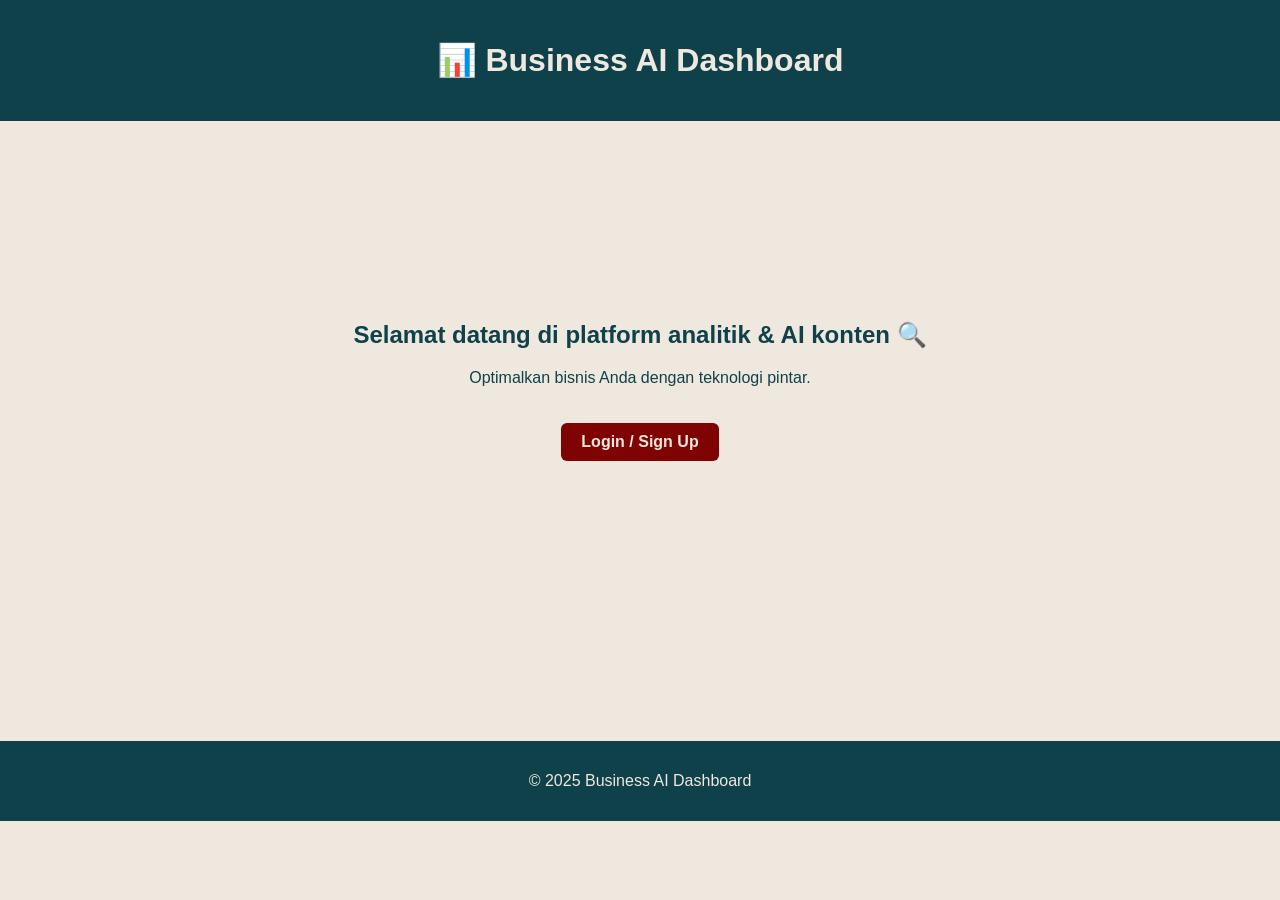
==== index.html @ 1171b61c "This is the initial website design for Garuda, a content analytics and AI platform. The design inclu" ====
<!DOCTYPE html>
<html lang="en">
<head>
  <meta charset="UTF-8" />
  <meta name="viewport" content="width=device-width, initial-scale=1.0"/>
  <title>Welcome</title>
  <link rel="stylesheet" href="styles.css">
</head>
<body>
  <header>
    <h1>📊 Business AI Dashboard</h1>
  </header>

  <main>
    <section class="welcome-section">
      <h2>Selamat datang di platform analitik & AI konten 🔍</h2>
      <p>Optimalkan bisnis Anda dengan teknologi pintar.</p>
      <a href="login.html" class="btn-primary login">Login / Sign Up</a>
    </section>
  </main>

  <footer>
    <p>© 2025 Business AI Dashboard</p>
  </footer>
</body>
</html>
---- styles.css ----
/* Color Palette */
:root {
  --color-tan: #D8BA98;
  --color-maroon: #7F0303;
  --color-alabaster: #EFE8DF;
  --color-light-blue: #96C0CE;
  --color-midnight-blue: #0F414A;
}

body {
  font-family: Arial, sans-serif;
  margin: 0;
  padding: 0;
  background-color: var(--color-alabaster);
  color: var(--color-midnight-blue);
}

header {
  background-color: var(--color-midnight-blue);
  color: var(--color-alabaster);
  padding: 20px;
  text-align: center;
}

nav ul {
  list-style: none;
  padding: 0;
  margin-top: 10px;
  display: flex;
  justify-content: center;
}

nav ul li {
  margin: 0 15px;
}

nav ul li a {
  color: var(--color-alabaster);
  text-decoration: none;
  font-weight: bold;
}

main {
  padding: 20px;
}

.cards-container {
  display: flex;
  flex-wrap: wrap;
  gap: 20px;
  justify-content: center;
}

.card {
  background: var(--color-alabaster);
  border-left: 6px solid var(--color-tan);
  border-radius: 8px;
  box-shadow: 0 4px 10px rgba(0,0,0,0.1);
  padding: 20px;
  width: 250px;
  text-align: center;
  transition: transform 0.2s ease;
}

.card:hover {
  transform: translateY(-5px);
  border-left-color: var(--color-light-blue);
}

.card h3 {
  margin-top: 0;
  color: var(--color-midnight-blue);
}

.card a {
  display: inline-block;
  margin-top: 10px;
  padding: 8px 14px;
  background-color: var(--color-maroon);
  color: var(--color-alabaster);
  border-radius: 5px;
  text-decoration: none;
  font-weight: bold;
}

.card a:hover {
  background-color: var(--color-light-blue);
  color: var(--color-midnight-blue);
}

footer {
  background-color: var(--color-midnight-blue);
  color: var(--color-alabaster);
  text-align: center;
  padding: 15px 0;
  margin-top: 40px;
}

#login-section {
  max-width: 300px;
  margin: 50px auto;
  text-align: center;
  background: var(--color-alabaster);
  padding: 30px;
  border-radius: 8px;
  box-shadow: 0 4px 10px rgba(0,0,0,0.1);
}

#login-form input {
  display: block;
  width: 100%;
  margin-bottom: 15px;
  padding: 10px;
  border-radius: 5px;
  border: 1px solid var(--color-midnight-blue);
}

#login-form button {
  background-color: var(--color-maroon);
  color: var(--color-alabaster);
  border: none;
  padding: 10px;
  font-weight: bold;
  border-radius: 5px;
  cursor: pointer;
}

#login-form button:hover {
  background-color: var(--color-light-blue);
  color: var(--color-midnight-blue);
}

.btn-primary {
  background-color: var(--color-maroon);
  color: var(--color-alabaster);
  text-decoration: none;
  padding: 10px 20px;
  border-radius: 6px;
  font-weight: bold;
}

.btn-primary.login {
  margin-top: 20px;
  display: inline-block;
}

.btn-primary:hover {
  background-color: var(--color-light-blue);
  color: var(--color-midnight-blue);
}

.welcome-section {
  text-align: center;
  margin-top: 20vh;
  height: 40vh;
}
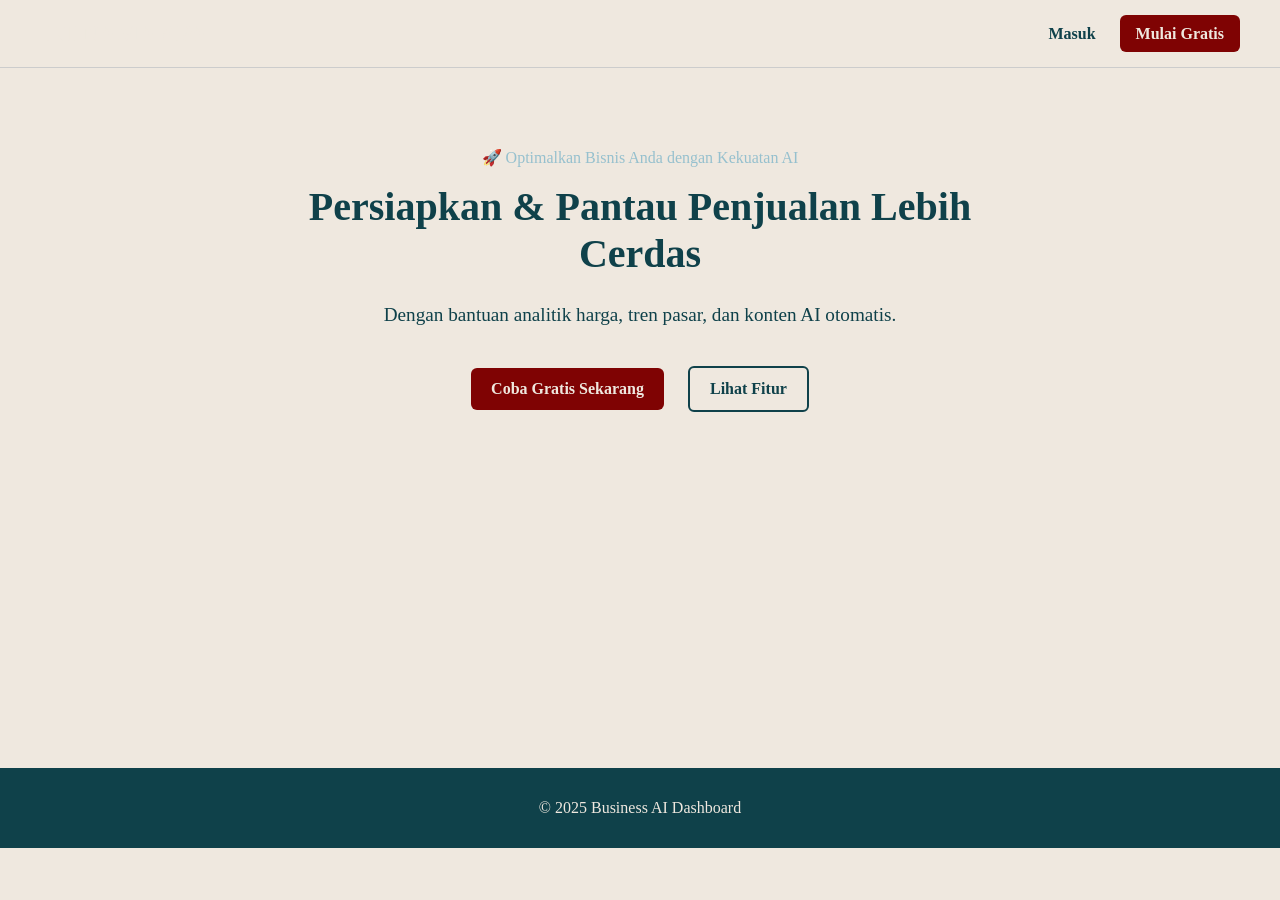
==== commit 8eaff05a: "Ini abis dirapihin lagi web nya trs ditambahin halaman signup baru sama tombol logout di dashboard" ====
--- a/index.html
+++ b/index.html
@@ -3,20 +3,29 @@
 <head>
   <meta charset="UTF-8" />
   <meta name="viewport" content="width=device-width, initial-scale=1.0"/>
-  <title>Welcome</title>
+  <title>Business AI Platform</title>
   <link rel="stylesheet" href="styles.css">
 </head>
 <body>
-  <header>
-    <h1>📊 Business AI Dashboard</h1>
+  <header class="hero-header">
+    <div class="logo">
+      <h2 style="margin: 0;">INI NAMA APA</h2>
+    </div>
+    <div class="auth-links">
+      <a href="login.html" class="btn-link">Masuk</a>
+      <a href="login.html" class="btn-primary">Mulai Gratis</a>
+    </div>
   </header>
 
-  <main>
-    <section class="welcome-section">
-      <h2>Selamat datang di platform analitik & AI konten 🔍</h2>
-      <p>Optimalkan bisnis Anda dengan teknologi pintar.</p>
-      <a href="login.html" class="btn-primary login">Login / Sign Up</a>
-    </section>
+  <main class="hero-main">
+    <p class="tagline">🚀 Optimalkan Bisnis Anda dengan Kekuatan AI</p>
+    <h1 class="headline">Persiapkan & Pantau Penjualan Lebih Cerdas</h1>
+    <p class="subtext">Dengan bantuan analitik harga, tren pasar, dan konten AI otomatis.</p>
+
+    <div class="cta-buttons">
+      <a href="login.html" class="btn-primary">Coba Gratis Sekarang</a>
+      <a href="#features" class="btn-outline">Lihat Fitur</a>
+    </div>
   </main>
 
   <footer>
--- a/styles.css
+++ b/styles.css
@@ -8,7 +8,7 @@
 }
 
 body {
-  font-family: Arial, sans-serif;
+  font-family: nin;
   margin: 0;
   padding: 0;
   background-color: var(--color-alabaster);
@@ -96,7 +96,7 @@
   margin-top: 40px;
 }
 
-#login-section {
+#login-section, #signup-section {
   max-width: 300px;
   margin: 50px auto;
   text-align: center;
@@ -106,7 +106,7 @@
   box-shadow: 0 4px 10px rgba(0,0,0,0.1);
 }
 
-#login-form input {
+#login-form input, #signup-form input {
   display: block;
   width: 100%;
   margin-bottom: 15px;
@@ -115,7 +115,7 @@
   border: 1px solid var(--color-midnight-blue);
 }
 
-#login-form button {
+#login-form button, #signup-form button {
   background-color: var(--color-maroon);
   color: var(--color-alabaster);
   border: none;
@@ -125,7 +125,7 @@
   cursor: pointer;
 }
 
-#login-form button:hover {
+#login-form button:hover, #signup-form button:hover {
   background-color: var(--color-light-blue);
   color: var(--color-midnight-blue);
 }
@@ -155,3 +155,79 @@
   height: 40vh;
 }
 
+.hero-header {
+  background-color: var(--color-alabaster);
+  display: flex;
+  justify-content: space-between;
+  align-items: center;
+  padding: 20px 40px;
+  border-bottom: 1px solid #ccc;
+}
+
+.auth-links a {
+  margin-left: 20px;
+  text-decoration: none;
+  font-weight: bold;
+}
+
+.btn-link {
+  color: var(--color-midnight-blue);
+}
+
+.btn-primary {
+  background-color: var(--color-maroon);
+  color: var(--color-alabaster);
+  padding: 10px 16px;
+  border-radius: 6px;
+}
+
+.btn-primary:hover {
+  background-color: var(--color-light-blue);
+  color: var(--color-midnight-blue);
+}
+
+.hero-main {
+  text-align: center;
+  margin: 80px auto;
+  max-width: 720px;
+  padding: 0 20px;
+  height: 60vh;
+}
+
+.tagline {
+  font-size: 1rem;
+  color: var(--color-light-blue);
+}
+
+.headline {
+  font-size: 2.5rem;
+  color: var(--color-midnight-blue);
+  margin-top: 10px;
+}
+
+.subtext {
+  font-size: 1.2rem;
+  margin: 10px 0 30px;
+}
+
+.cta-buttons a {
+  display: inline-block;
+  margin: 10px;
+  padding: 12px 20px;
+  border-radius: 6px;
+  font-weight: bold;
+  text-decoration: none;
+}
+
+.btn-outline {
+  border: 2px solid var(--color-midnight-blue);
+  color: var(--color-midnight-blue);
+  background-color: transparent;
+}
+
+.btn-outline:hover {
+  background-color: var(--color-light-blue);
+  color: white;
+}
+
+
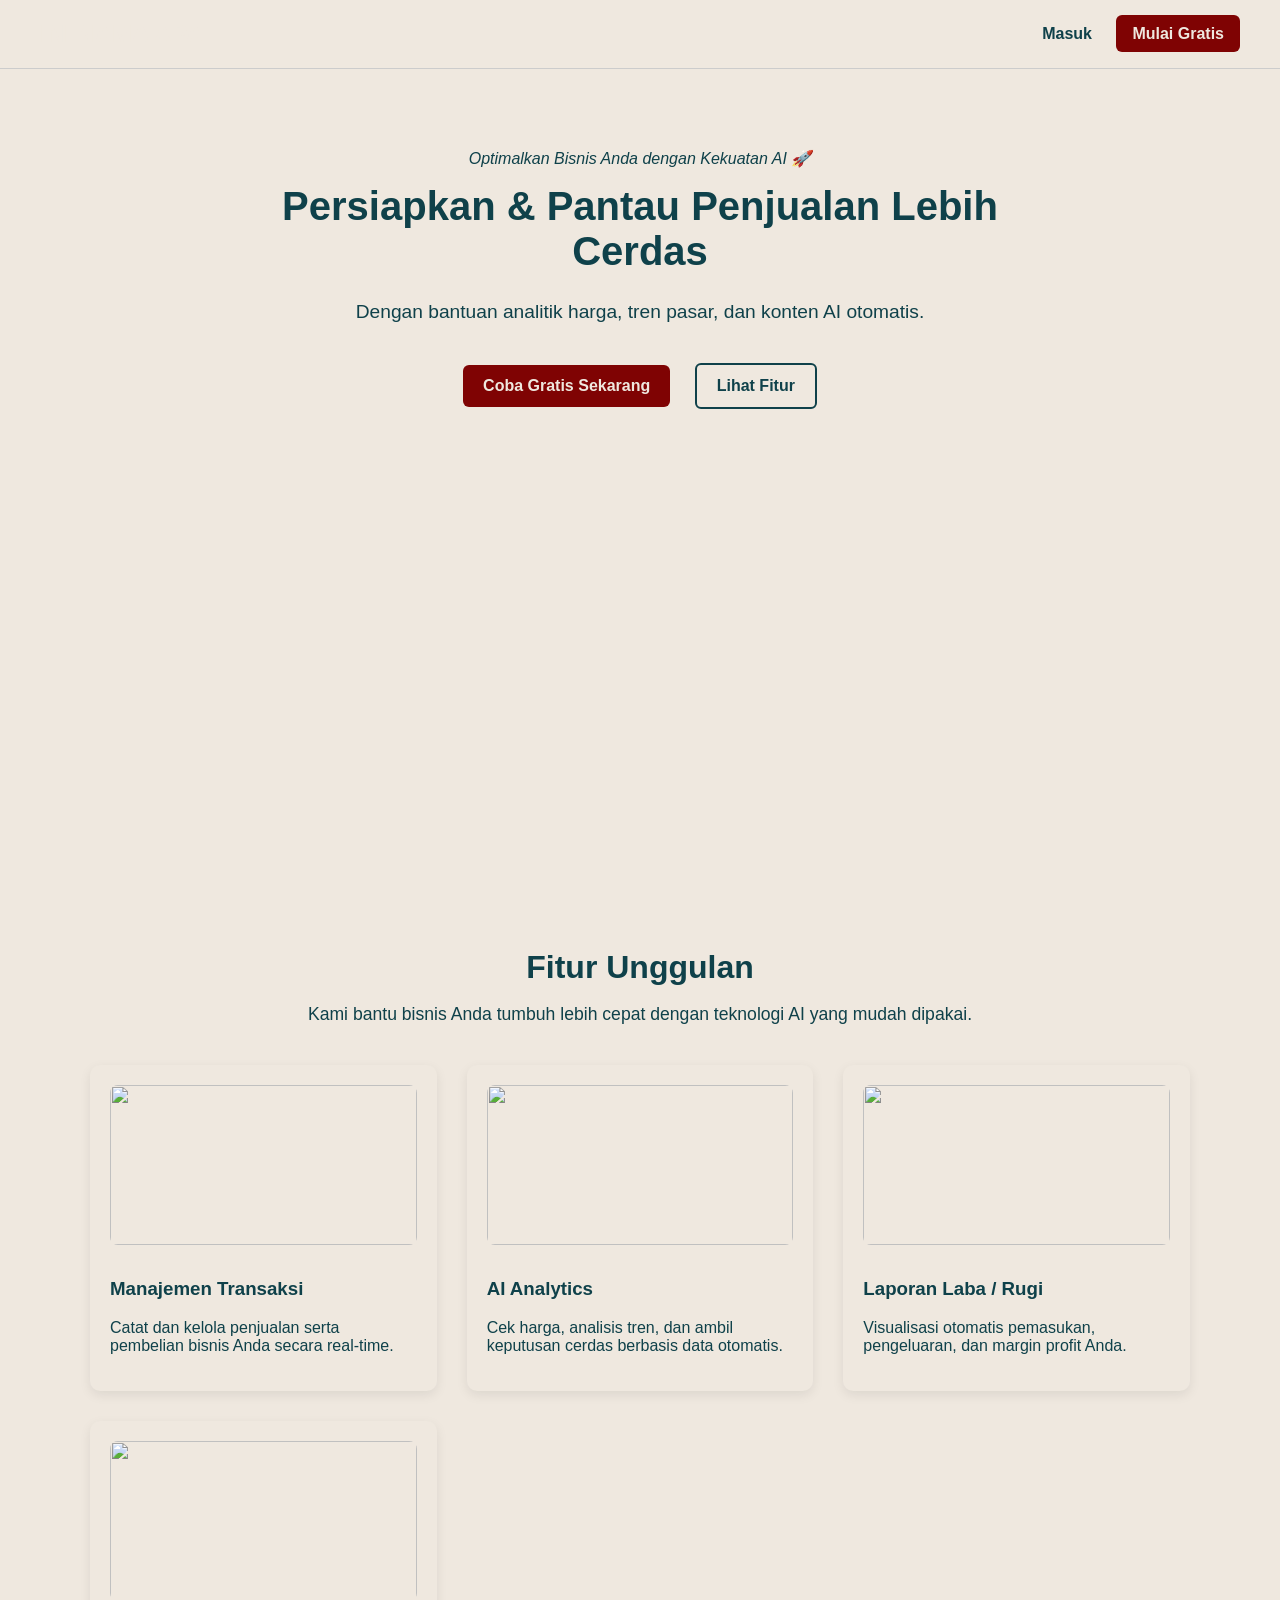
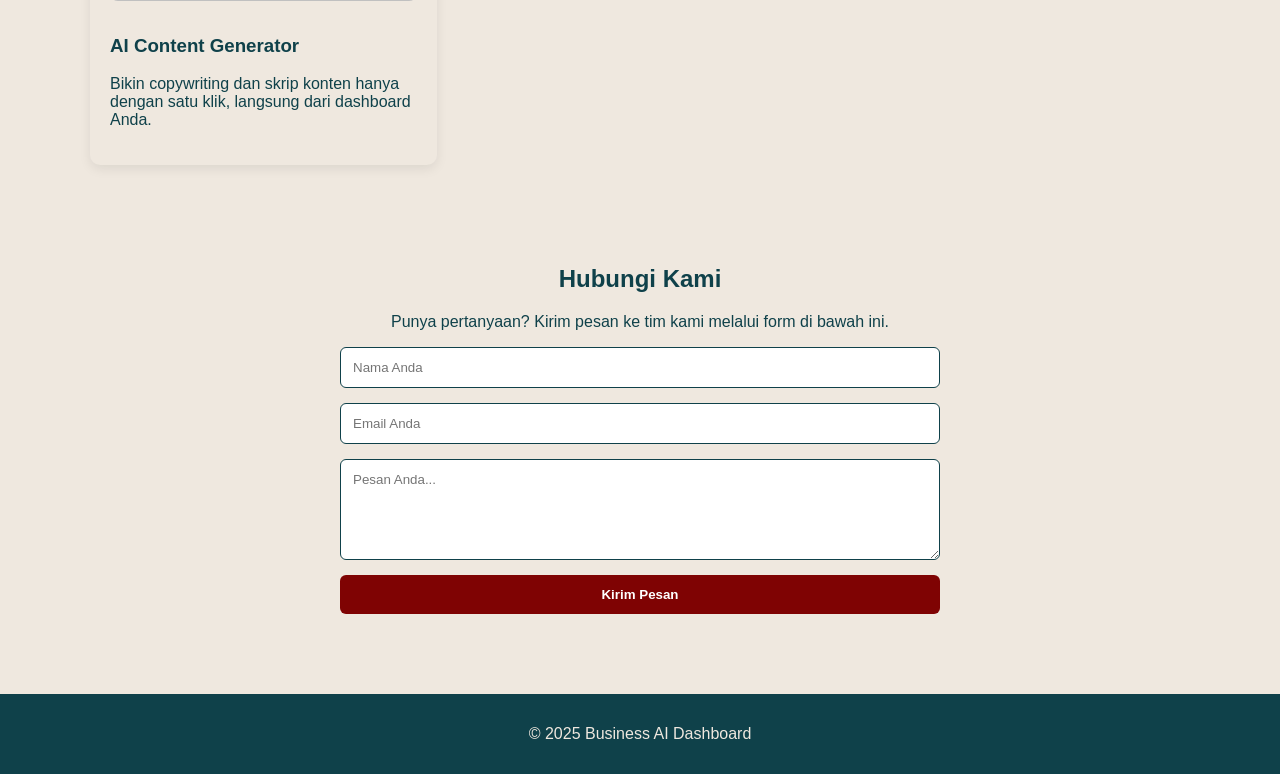
==== commit bd8489ba: "Okay tinggal di tambahin dari backend ya silahkan emuach" ====
--- a/index.html
+++ b/index.html
@@ -18,7 +18,7 @@
   </header>
 
   <main class="hero-main">
-    <p class="tagline">🚀 Optimalkan Bisnis Anda dengan Kekuatan AI</p>
+    <p class="tagline">Optimalkan Bisnis Anda dengan Kekuatan AI 🚀</p>
     <h1 class="headline">Persiapkan & Pantau Penjualan Lebih Cerdas</h1>
     <p class="subtext">Dengan bantuan analitik harga, tren pasar, dan konten AI otomatis.</p>
 
@@ -28,8 +28,58 @@
     </div>
   </main>
 
+  <section id="features" class="features-section">
+    <h2>Fitur Unggulan</h2>
+    <p class="intro-text">Kami bantu bisnis Anda tumbuh lebih cepat dengan teknologi AI yang mudah dipakai.</p>
+
+    <div class="feature-grid">
+      <div class="feature-card">
+        <img src="assets/transaksi.jpg">
+        <h3>Manajemen Transaksi</h3>
+        <p>Catat dan kelola penjualan serta pembelian bisnis Anda secara real-time.</p>
+      </div>
+      <div class="feature-card">
+        <img src="assets/ai-analytics.jpg">
+        <h3>AI Analytics</h3>
+        <p>Cek harga, analisis tren, dan ambil keputusan cerdas berbasis data otomatis.</p>
+      </div>
+      <div class="feature-card">
+        <img src="assets/report.jpg">
+        <h3>Laporan Laba / Rugi</h3>
+        <p>Visualisasi otomatis pemasukan, pengeluaran, dan margin profit Anda.</p>
+      </div>
+      <div class="feature-card">
+        <img src="assets/content.jpg">
+        <h3>AI Content Generator</h3>
+        <p>Bikin copywriting dan skrip konten hanya dengan satu klik, langsung dari dashboard Anda.</p>
+      </div>
+    </div>
+  </section>
+
+  <section id="kontak" class="contact-section">
+    <h2>Hubungi Kami</h2>
+    <p class="intro-text">Punya pertanyaan? Kirim pesan ke tim kami melalui form di bawah ini.</p>
+
+    <form id="contact-form">
+      <input type="text" id="name" placeholder="Nama Anda" required />
+      <input type="email" id="email" placeholder="Email Anda" required />
+      <textarea id="message" rows="5" placeholder="Pesan Anda..." required></textarea>
+      <button type="submit">Kirim Pesan</button>
+    </form>
+
+    <p id="success-msg" style="display:none; margin-top:15px; font-weight:bold;">✅ Pesan berhasil dikirim!</p>
+  </section>
+
   <footer>
     <p>© 2025 Business AI Dashboard</p>
   </footer>
+  <script>
+  document.getElementById('contact-form').addEventListener('submit', function(e) {
+    e.preventDefault();
+    // Nanti backend bisa proses ini, sekarang tampilkan pesan sukses
+    document.getElementById('contact-form').reset();
+    document.getElementById('success-msg').style.display = 'block';
+  });
+</script>
 </body>
 </html>
--- a/styles.css
+++ b/styles.css
@@ -1,3 +1,8 @@
+@font-face {
+    font-family: 'Rubik';
+    src: url('Rubik-Regular.ttf') format('truetype');
+}
+
 /* Color Palette */
 :root {
   --color-tan: #D8BA98;
@@ -7,8 +12,12 @@
   --color-midnight-blue: #0F414A;
 }
 
+html {
+    scroll-behavior: smooth;
+}
+
 body {
-  font-family: nin;
+  font-family: 'Rubik', sans-serif;
   margin: 0;
   padding: 0;
   background-color: var(--color-alabaster);
@@ -34,15 +43,36 @@
   margin: 0 15px;
 }
 
-nav ul li a {
+nav ul li a{
   color: var(--color-alabaster);
   text-decoration: none;
   font-weight: bold;
+  font-size: 1.2rem;
 }
 
 main {
   padding: 20px;
 }
+
+#dashboard-overview {
+  display: flex;
+  flex-direction: column;
+  align-items: center;
+  text-align: center;
+  margin-top: 60px;
+}
+
+#dashboard-overview h2 {
+  font-size: 2rem;
+  margin-bottom: 10px;
+  color: var(--color-midnight-blue);
+}
+
+#dashboard-overview p {
+  font-size: 1.1rem;
+  margin-bottom: 50px;
+}
+
 
 .cards-container {
   display: flex;
@@ -139,6 +169,8 @@
   font-weight: bold;
 }
 
+
+
 .btn-primary.login {
   margin-top: 20px;
   display: inline-block;
@@ -147,6 +179,18 @@
 .btn-primary:hover {
   background-color: var(--color-light-blue);
   color: var(--color-midnight-blue);
+}
+
+.btn-icon {
+  background: none;
+  border: none;
+  cursor: pointer;
+  color: var(--color-maroon);
+  font-size: 1.1rem;
+}
+
+.btn-icon:hover {
+  color: var(--color-light-blue);
 }
 
 .welcome-section {
@@ -191,12 +235,94 @@
   margin: 80px auto;
   max-width: 720px;
   padding: 0 20px;
-  height: 60vh;
+  height: 80vh;
+}
+
+.features-section {
+  max-width: 1100px;
+  margin: 60px auto;
+  padding: 0 20px;
+  text-align: center;
+}
+
+.features-section h2 {
+  font-size: 2rem;
+  margin-bottom: 10px;
+}
+
+.features-section .intro-text {
+  font-size: 1.1rem;
+  color: var(--color-midnight-blue);
+  margin-bottom: 40px;
+}
+
+.feature-grid {
+  display: grid;
+  grid-template-columns: repeat(auto-fit, minmax(260px, 1fr));
+  gap: 30px;
+}
+
+.feature-card {
+  background: var(--color-alabaster);
+  border-radius: 10px;
+  padding: 20px;
+  box-shadow: 0 4px 12px rgba(0,0,0,0.08);
+  text-align: left;
+  transition: transform 0.2s;
+}
+
+.feature-card:hover {
+  transform: translateY(-5px);
+}
+
+.feature-card img {
+  width: 100%;
+  border-radius: 8px;
+  height: 160px;
+  object-fit: cover;
+  margin-bottom: 15px;
+}
+
+.contact-section {
+  max-width: 600px;
+  margin: 60px auto;
+  text-align: center;
+  padding: 20px;
+}
+
+#contact-form {
+  display: flex;
+  flex-direction: column;
+  gap: 15px;
+}
+
+#contact-form input,
+#contact-form textarea {
+  padding: 12px;
+  border-radius: 6px;
+  border: 1px solid var(--color-midnight-blue);
+  font-family: 'Rubik', sans-serif;
+}
+
+#contact-form button {
+  padding: 12px;
+  background-color: var(--color-maroon);
+  color: white;
+  border: none;
+  font-weight: bold;
+  border-radius: 6px;
+  cursor: pointer;
+}
+
+#contact-form button:hover {
+  background-color: var(--color-light-blue);
+  color: var(--color-midnight-blue);
 }
 
 .tagline {
   font-size: 1rem;
-  color: var(--color-light-blue);
+  font-style: italic;
+  color: var(--color-midnight-blue);
 }
 
 .headline {
@@ -230,4 +356,197 @@
   color: white;
 }
 
-
+.transaksi-form, .transaksi-list {
+  max-width: 600px;
+  margin: 30px auto;
+  background: var(--color-alabaster);
+  padding: 20px;
+  border-radius: 10px;
+  box-shadow: 0 4px 10px rgba(0,0,0,0.1);
+}
+
+.transaksi-form h2, .transaksi-list h2 {
+  text-align: center;
+}
+
+.transaksi-form form {
+  display: flex;
+  flex-direction: column;
+  gap: 10px;
+}
+
+.transaksi-form input, .transaksi-form select {
+  padding: 10px;
+  border-radius: 5px;
+  border: 1px solid var(--color-midnight-blue);
+}
+
+.transaksi-form button {
+  padding: 10px;
+  background: var(--color-maroon);
+  color: white;
+  font-weight: bold;
+  border: none;
+  border-radius: 5px;
+  cursor: pointer;
+}
+
+.transaksi-form button:hover {
+  background: var(--color-light-blue);
+  color: var(--color-midnight-blue);
+}
+
+table {
+  width: 100%;
+  border-collapse: collapse;
+  margin-top: 20px;
+}
+
+th, td {
+  border: 1px solid #ccc;
+  padding: 10px;
+  text-align: center;
+}
+
+#total {
+  margin-top: 15px;
+  font-weight: bold;
+  text-align: right;
+}
+
+.analytics-section {
+  max-width: 600px;
+  margin: 40px auto;
+  background-color: var(--color-alabaster);
+  padding: 25px;
+  border-radius: 10px;
+  box-shadow: 0 4px 12px rgba(0,0,0,0.1);
+}
+
+.analytics-section h2 {
+  text-align: center;
+  margin-bottom: 15px;
+}
+
+#price-checker-form {
+  display: flex;
+  gap: 10px;
+  justify-content: center;
+}
+
+#price-checker-form input {
+  padding: 10px;
+  flex: 1;
+  border: 1px solid var(--color-midnight-blue);
+  border-radius: 6px;
+}
+
+#price-checker-form button {
+  padding: 10px 16px;
+  background-color: var(--color-maroon);
+  color: white;
+  border: none;
+  border-radius: 6px;
+  font-weight: bold;
+  cursor: pointer;
+}
+
+#price-checker-form button:hover {
+  background-color: var(--color-light-blue);
+  color: var(--color-midnight-blue);
+}
+
+.analytics-result {
+  margin-top: 20px;
+  text-align: center;
+  font-weight: bold;
+  color: var(--color-midnight-blue);
+}
+
+.trend-list {
+  list-style-type: none;
+  padding-left: 0;
+  font-size: 1.1rem;
+  color: var(--color-midnight-blue);
+}
+
+.content-generator {
+  max-width: 700px;
+  margin: 40px auto;
+  background-color: var(--color-alabaster);
+  padding: 30px;
+  border-radius: 12px;
+  box-shadow: 0 4px 12px rgba(0,0,0,0.1);
+}
+
+.content-generator h2 {
+  text-align: center;
+  margin-bottom: 20px;
+}
+
+#content-form {
+  display: flex;
+  flex-direction: column;
+  gap: 15px;
+}
+
+#content-form select,
+#content-form input,
+#content-form button {
+  padding: 10px;
+  border: 1px solid var(--color-midnight-blue);
+  border-radius: 6px;
+}
+
+#content-form button {
+  background-color: var(--color-maroon);
+  color: white;
+  font-weight: bold;
+  cursor: pointer;
+}
+
+#content-form button:hover {
+  background-color: var(--color-light-blue);
+  color: var(--color-midnight-blue);
+}
+
+.generated-output {
+  margin-top: 30px;
+}
+
+.generated-output textarea {
+  width: 100%;
+  padding: 15px;
+  border-radius: 8px;
+  border: 1px solid var(--color-midnight-blue);
+  font-family: monospace;
+}
+
+.report-section {
+  max-width: 600px;
+  margin: 50px auto;
+  background-color: var(--color-alabaster);
+  padding: 30px;
+  border-radius: 12px;
+  box-shadow: 0 4px 12px rgba(0,0,0,0.1);
+  text-align: center;
+}
+
+.report-box {
+  font-size: 1.2rem;
+  margin-top: 20px;
+  line-height: 2rem;
+}
+
+.report-box span {
+  font-weight: bold;
+}
+
+.highlight {
+  font-size: 1.5rem;
+  color: var(--color-maroon);
+  margin-top: 20px;
+}
+
+
+
